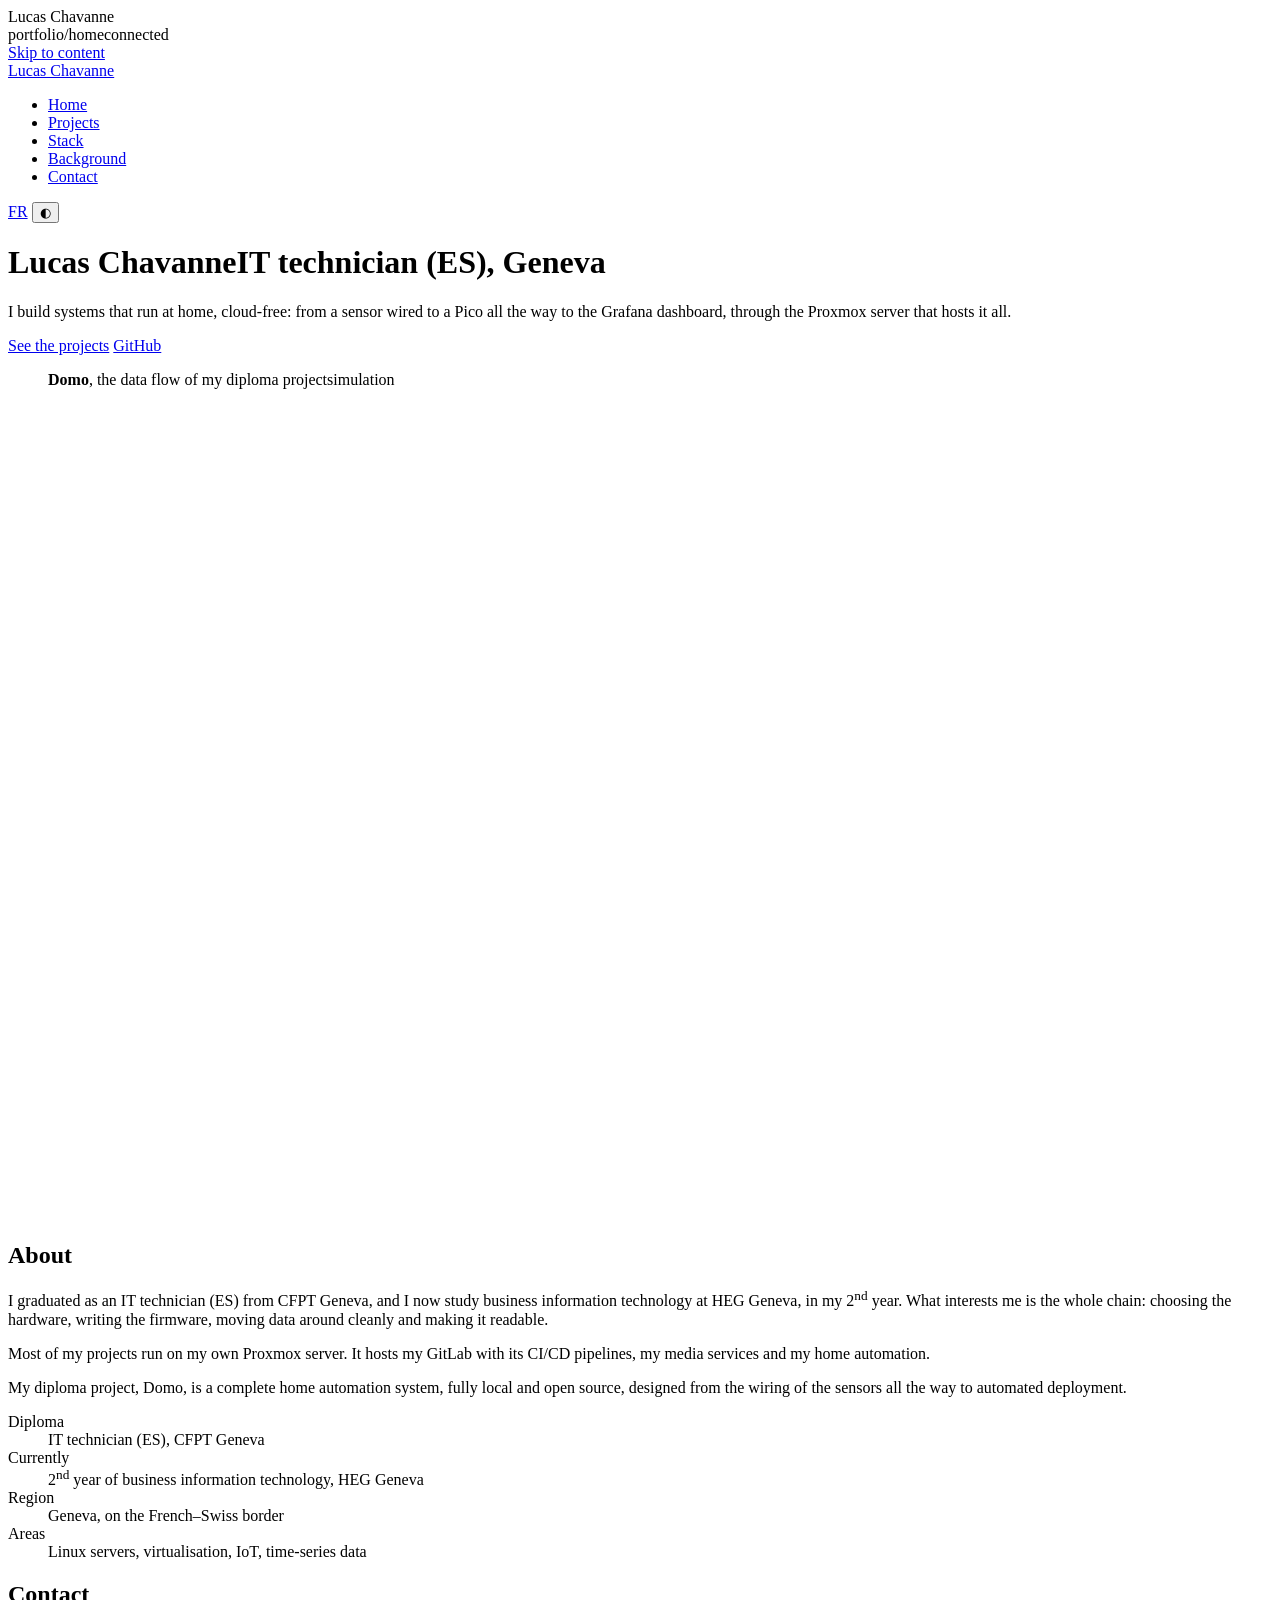
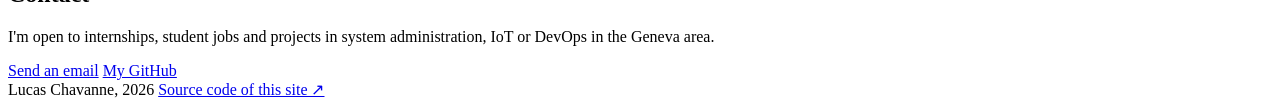
==== en/index.html @ 9fb6e7ec "Version anglaise du portfolio (/en/) - en/index.html : même structure que la page française (257 bal" ====
<!DOCTYPE html>
<html lang="en">
<head>
<meta charset="utf-8">
<meta name="viewport" content="width=device-width, initial-scale=1, viewport-fit=cover">
<title>Lucas Chavanne · Systems, IoT and self-hosting</title>
<meta name="description" content="Portfolio of Lucas Chavanne, IT technician (ES) and student at HEG Geneva: system administration, Proxmox, IoT on Raspberry Pi and Pico 2W, InfluxDB and Grafana.">
<link rel="canonical" href="https://lucas-chvnn.ch/en/">
<link rel="alternate" hreflang="fr" href="https://lucas-chvnn.ch/">
<link rel="alternate" hreflang="en" href="https://lucas-chvnn.ch/en/">
<link rel="alternate" hreflang="x-default" href="https://lucas-chvnn.ch/">
<meta property="og:type" content="website">
<meta property="og:locale" content="en_GB">
<meta property="og:locale:alternate" content="fr_CH">
<meta property="og:site_name" content="Lucas Chavanne">
<meta property="og:title" content="Lucas Chavanne · Systems, IoT and self-hosting">
<meta property="og:description" content="IT technician (ES), student at HEG Geneva. System administration, IoT and data: from the Pico to the Grafana dashboard.">
<meta property="og:url" content="https://lucas-chvnn.ch/en/">
<meta property="og:image" content="https://lucas-chvnn.ch/assets/og-en.png">
<meta property="og:image:width" content="1200">
<meta property="og:image:height" content="630">
<meta property="og:image:alt" content="Lucas Chavanne, IT technician (ES). Systems, IoT and self-hosting.">
<meta name="twitter:card" content="summary_large_image">
<script type="application/ld+json">
{"@context":"https://schema.org","@type":"Person","name":"Lucas Chavanne","url":"https://lucas-chvnn.ch/en/","jobTitle":"IT technician (ES)","address":{"@type":"PostalAddress","addressLocality":"Geneva","addressCountry":"CH"},"alumniOf":{"@type":"EducationalOrganization","name":"CFPT Geneva"},"sameAs":["https://github.com/lucas-chvnn-info"],"knowsAbout":["System administration","Proxmox virtualisation","IoT","MQTT","InfluxDB","Grafana"]}
</script>
<meta name="theme-color" content="#EEF1F4" media="(prefers-color-scheme: light)">
<meta name="theme-color" content="#111112" media="(prefers-color-scheme: dark)">
<link rel="icon" href="data:image/svg+xml,%3Csvg xmlns='http://www.w3.org/2000/svg' viewBox='0 0 32 32'%3E%3Ccircle cx='16' cy='16' r='9' fill='%23C51A4A'/%3E%3C/svg%3E">
<script>
/* Avant le premier rendu : thème enregistré, et splash une seule fois par session */
(function(){
  var d=document.documentElement;
  d.classList.add('js'); /* sans JavaScript, tout le contenu reste visible : voir les règles html:not(.js) */
  try{var t=localStorage.getItem('theme'); if(t) d.setAttribute('data-theme',t);}catch(e){}
  try{
    if(!sessionStorage.getItem('splash') && !matchMedia('(prefers-reduced-motion: reduce)').matches){
      d.classList.add('has-splash'); sessionStorage.setItem('splash','1');
    }
  }catch(e){}
})();
</script>
<link rel="preload" href="/assets/fonts/archivo-latin-wdth-normal.woff2" as="font" type="font/woff2" crossorigin>
<link rel="stylesheet" href="/assets/site.css">
</head>
<body>

<div id="splash" aria-hidden="true">
  <div class="sp-inner">
    <div class="sp-brand"><span class="brand-dot"></span>Lucas Chavanne</div>
    <div class="sp-wire"><i class="sp-pkt"></i></div>
    <div class="sp-log mono"><span class="t">portfolio/home</span><span>connected</span></div>
  </div>
</div>

<a class="skip" href="#top" id="skip">Skip to content</a>

<nav class="nav" aria-label="Main navigation">
  <div class="wrap">
    <a href="#/" class="brand"><span class="brand-dot" aria-hidden="true"></span>Lucas Chavanne</a>
    <ul>
      <li><a href="#/" data-nav="accueil">Home</a></li>
      <li><a href="#/projects" data-nav="projets">Projects</a></li>
      <li><a href="#/stack" data-nav="stack">Stack</a></li>
      <li><a href="#/background" data-nav="parcours">Background</a></li>
      <li><a href="#contact">Contact</a></li>
    </ul>
    <div class="nav-tools">
      <a class="lang" id="langLink" href="/" hreflang="fr" lang="fr" title="Version française" aria-label="Lire ce site en français">FR</a>
      <button class="theme-btn" id="themeBtn" type="button" aria-label="Toggle theme">◐</button>
    </div>
  </div>
</nav>

<main id="top" tabindex="-1">
<div class="page" data-page="accueil" data-title="Lucas Chavanne · Systems, IoT and self-hosting">
  <header class="hero">
    <div class="wrap hero-grid">
      <div class="hero-copy">
        <h1>Lucas Chavanne<span>IT technician (ES), Geneva</span></h1>
        <p class="lede">I build systems that run at home, cloud-free: from a sensor wired to a Pico all the way to the Grafana dashboard, through the Proxmox server that hosts it all.</p>
        <div class="cta-row">
          <a class="btn btn-primary" href="#/projects">See the projects</a>
          <a class="btn btn-ghost" href="https://github.com/lucas-chvnn-info" target="_blank" rel="noopener">GitHub</a>
        </div>
      </div>

      <figure class="topo" aria-labelledby="topoCap">
        <div class="topo-head"><span id="topoCap"><strong>Domo</strong>, the data flow of my diploma project</span><span>simulation</span></div>
        <svg id="topoSvg" viewBox="0 0 600 420" role="img" aria-label="Domo architecture: the Pico 2W, the Pi Zero 2W and the Shelly plugs publish to the Mosquitto broker on the Raspberry Pi 5, which feeds Telegraf, InfluxDB and Grafana, as well as the Flask API that sends alerts via ntfy."></svg>
        <div class="log mono" id="log" aria-hidden="true"></div>
      </figure>
    </div>
  </header>

  <section id="apropos">
    <div class="wrap">
      <div class="sec-head reveal">
        <h2>About</h2>
      </div>
      <div class="about-grid">
        <div class="reveal">
          <p>I graduated as an IT technician (ES) from CFPT Geneva, and I now study business information technology at HEG Geneva, in my 2<sup>nd</sup> year. What interests me is the whole chain: choosing the hardware, writing the firmware, moving data around cleanly and making it readable.</p>
          <p>Most of my projects run on my own Proxmox server. It hosts my GitLab with its CI/CD pipelines, my media services and my home automation.</p>
          <p>My diploma project, Domo, is a complete home automation system, fully local and open source, designed from the wiring of the sensors all the way to automated deployment.</p>
        </div>
        <dl class="facts reveal" style="transition-delay:120ms">
          <div><dt>Diploma</dt><dd>IT technician (ES), CFPT Geneva</dd></div>
          <div><dt>Currently</dt><dd>2<sup>nd</sup> year of business information technology, HEG Geneva</dd></div>
          <div><dt>Region</dt><dd>Geneva, on the French–Swiss border</dd></div>
          <div><dt>Areas</dt><dd>Linux servers, virtualisation, IoT, time-series data</dd></div>
        </dl>
      </div>
    </div>
  </section>
</div>

<div class="page" data-page="projets" data-title="Projects · Lucas Chavanne" hidden>
  <section id="projets" class="page-title">
    <div class="wrap">
      <div class="sec-head reveal">
        <h1>Projects</h1>
        <p>My diploma project in detail, then the tools I build for my own use.</p>
      </div>

      <article class="feature reveal" aria-labelledby="domoTitle">
        <div class="feature-body">
          <span class="tag">Diploma project (TPI)</span>
          <h3 id="domoTitle" aria-level="2">Domo</h3>
          <p>A fully local, open-source home automation system. Sensors on Pico 2W and Pi Zero 2W publish their measurements over MQTT to a Raspberry Pi 5 that stores, displays and reacts, with no cloud service at all.</p>
          <ul class="points">
            <li>Light, sound, water-leak and motion sensors, with camera capture on detection</li>
            <li>Shelly plugs controlled and metered from the same interface</li>
            <li>Remote firmware updates for the Picos (OTA)</li>
            <li>Phone alerts via ntfy</li>
            <li>GitLab CI pipeline for testing and deployment</li>
          </ul>
          <ul class="chips" aria-label="Technologies">
            <li>Raspberry Pi 5</li><li>Pico 2W</li><li>MicroPython</li><li>Mosquitto</li><li>Telegraf</li><li>InfluxDB</li><li>Grafana</li><li>Flask</li><li>GitLab CI</li>
          </ul>
          <div class="pcard-links">
            <a class="btn btn-primary" href="https://github.com/lucas-chvnn-info/domo" target="_blank" rel="noopener">Source code on GitHub ↗</a>
          </div>
        </div>
        <div class="feature-side">
          <h4 aria-level="3">The journey of a measurement</h4>
          <ol class="flow">
            <li><b>Sensor</b><span>The Pico 2W reads the sensor and publishes to an MQTT topic.</span></li>
            <li><b>Broker</b><span>Mosquitto on the Pi 5 receives and redistributes.</span></li>
            <li><b>Storage</b><span>Telegraf writes the measurement into InfluxDB.</span></li>
            <li><b>Display</b><span>Grafana plots the history in real time.</span></li>
            <li><b>Reaction</b><span>The Flask API triggers the action or the ntfy alert.</span></li>
          </ol>
          <details class="learn">
            <summary>What the hardware taught me</summary>
            <ul>
              <li>The Pi's 3V3 pin tops out around 300 mA: beyond that, an external regulator is needed.</li>
              <li>The Pico's Wi-Fi transmission spikes need a 470 µF and a 100 nF capacitor to stay stable.</li>
              <li>A simple NPN transistor and a resistor are enough to drive a fan, no relay needed.</li>
              <li>The Camera Module 3 is not detected on its own: you have to force the imx708 overlay.</li>
            </ul>
          </details>
        </div>
      </article>

      <div class="sgroup-head reveal"><h3 aria-level="2">Personal projects</h3></div>
      <ul class="pgrid">
        <li class="pcard reveal">
          <div class="pcard-meta"><span class="tag">iOS app</span><span class="pcard-where mono">iOS 17 · Bluetooth LE</span></div>
          <h3>LED Car Control</h3>
          <p>An iPhone app to control my car's LED strips over Bluetooth, instead of the generic app shipped with the controller.</p>
          <ul class="points">
            <li>Colour, brightness and power for the two most common protocols (Triones, ELK-BLEDOM)</li>
            <li>Siri and Shortcuts commands: “Turn on the LEDs”, “Set the LEDs to blue”</li>
            <li>Several controllers saved under a name, with quick switching</li>
            <li>Diagnostics screen and raw hex frame sending to reverse-engineer an unknown protocol</li>
          </ul>
          <ul class="chips" aria-label="Technologies">
            <li>Swift</li><li>SwiftUI</li><li>Core Bluetooth</li><li>App Intents</li>
          </ul>
          <div class="pcard-links"><span class="pcard-note">For personal use, not published on the App Store.</span></div>
        </li>
        <li class="pcard reveal" style="transition-delay:100ms">
          <div class="pcard-meta"><span class="tag">PWA</span><span class="pcard-where mono">recettes.lucas-chvnn.ch</span></div>
          <h3>My recipes</h3>
          <p>My recipe notebook, installable on a phone. I add a recipe right in the kitchen, with its photo, rating and steps.</p>
          <ul class="points">
            <li>Installable on iPhone and Android, with a service worker</li>
            <li>Ingredients picked from a dropdown, numbered steps</li>
            <li>Vercel serverless functions and private Vercel Blob storage</li>
            <li>Open to read, write access protected by a password and an HMAC token</li>
          </ul>
          <ul class="chips" aria-label="Technologies">
            <li>JavaScript</li><li>PWA</li><li>Node.js</li><li>Vercel Functions</li><li>Vercel Blob</li>
          </ul>
          <div class="pcard-links">
            <a class="btn btn-primary" href="https://recettes.lucas-chvnn.ch" target="_blank" rel="noopener">Visit the site ↗</a>
          </div>
        </li>
        <li class="pcard reveal" style="transition-delay:200ms">
          <div class="pcard-meta"><span class="tag">Website</span><span class="pcard-where mono">photos.lucas-chvnn.ch</span></div>
          <h3>Photo gallery</h3>
          <p>My photo gallery, mostly cars and places. An AI running on my Mac analyses each photo: make, model and generation for a car, location for a landscape.</p>
          <ul class="points">
            <li>Local, free vision AI (Ollama, Qwen3-VL), no paid API</li>
            <li>Photos sorted by theme and placed on a map using GPS</li>
            <li>Local admin: add, fix, then “Publish” pushes to GitHub and Vercel</li>
            <li>Images resized and stripped of their EXIF metadata</li>
          </ul>
          <ul class="chips" aria-label="Technologies">
            <li>Node.js</li><li>Express</li><li>Ollama</li><li>sharp</li><li>Leaflet</li><li>Vercel</li>
          </ul>
          <div class="pcard-links">
            <a class="btn btn-primary" href="https://photos.lucas-chvnn.ch" target="_blank" rel="noopener">Visit the site ↗</a>
            <a class="btn btn-ghost" href="https://github.com/lucas-chvnn-info/photos-lucas-chavanne" target="_blank" rel="noopener">Source code</a>
          </div>
        </li>
      </ul>
    </div>
  </section>

</div>

<div class="page" data-page="stack" data-title="Tech stack · Lucas Chavanne" hidden>
  <section id="stack" class="page-title">
    <div class="wrap">
      <div class="sec-head reveal">
        <h1>Tech stack</h1>
        <p>The tools I use, and what I actually do with them.</p>
      </div>
    </div>
    <div class="sbar">
      <div class="wrap">
        <div class="sfilters filters" role="group" aria-label="Filter the stack">
          <button type="button" data-g="all" aria-pressed="true">All</button>
        </div>
      </div>
    </div>
    <div class="wrap">
      <noscript><p class="noscript">The tool list is generated by JavaScript. It stays empty while JavaScript is disabled.</p></noscript>
      <div id="stackGrid"></div>
    </div>
  </section>

</div>

<div class="page" data-page="parcours" data-title="Background · Lucas Chavanne" hidden>
  <section id="parcours" class="page-title">
    <div class="wrap">
      <div class="sec-head reveal">
        <h1>Background</h1>
      </div>
      <ol class="timeline">
        <li class="reveal">
          <span class="when">Apprenticeship · 4 years</span>
          <h3 aria-level="2">Federal VET Diploma (CFC) in IT, application development</h3>
          <p>CFPT Geneva. Programming fundamentals: algorithms, databases, web and desktop development.</p>
        </li>
        <li class="reveal" style="transition-delay:120ms">
          <span class="when">Training · 2 years</span>
          <h3 aria-level="2">CFPT Geneva, IT technician (ES)</h3>
          <p>Linux and Windows server administration, virtualisation, networking, development. School projects including the connected safe Portkey Coffer and a Proxmox vs VMware ESXi comparison. Internship at Genève Roule, later presented in English for the oral exam.</p>
        </li>
        <li class="now reveal" style="transition-delay:240ms">
          <span class="when">From September 2026 · 2 years</span>
          <h3 aria-level="2">HEG Geneva, business information technology</h3>
          <p>Direct entry into the 2<sup>nd</sup> year thanks to the ES diploma, for two years of study. Currently in the 2<sup>nd</sup> year, alongside my infrastructure projects at home.</p>
        </li>
      </ol>
    </div>
  </section>

</div>

  <section id="contact" class="contact">
    <div class="wrap">
      <h2 class="reveal">Contact</h2>
      <p class="reveal" style="transition-delay:80ms">I'm open to internships, student jobs and projects in system administration, IoT or DevOps in the Geneva area.</p>
      <div class="contact-links reveal" style="transition-delay:160ms">
        <a class="btn btn-primary" href="mailto:lucas.chavanne.info@gmail.com">Send an email</a>
        <a class="btn btn-ghost" href="https://github.com/lucas-chvnn-info" target="_blank" rel="noopener">My GitHub</a>
      </div>
    </div>
  </section>
</main>

<footer>
  <div class="wrap">
    <span>Lucas Chavanne, 2026</span>
    <a href="https://github.com/lucas-chvnn-info/portfolio-lucas-chavanne" target="_blank" rel="noopener">Source code of this site ↗</a>
  </div>
</footer>

<script src="/assets/i18n.js"></script>
<script src="/assets/site.js"></script>
</body>
</html>
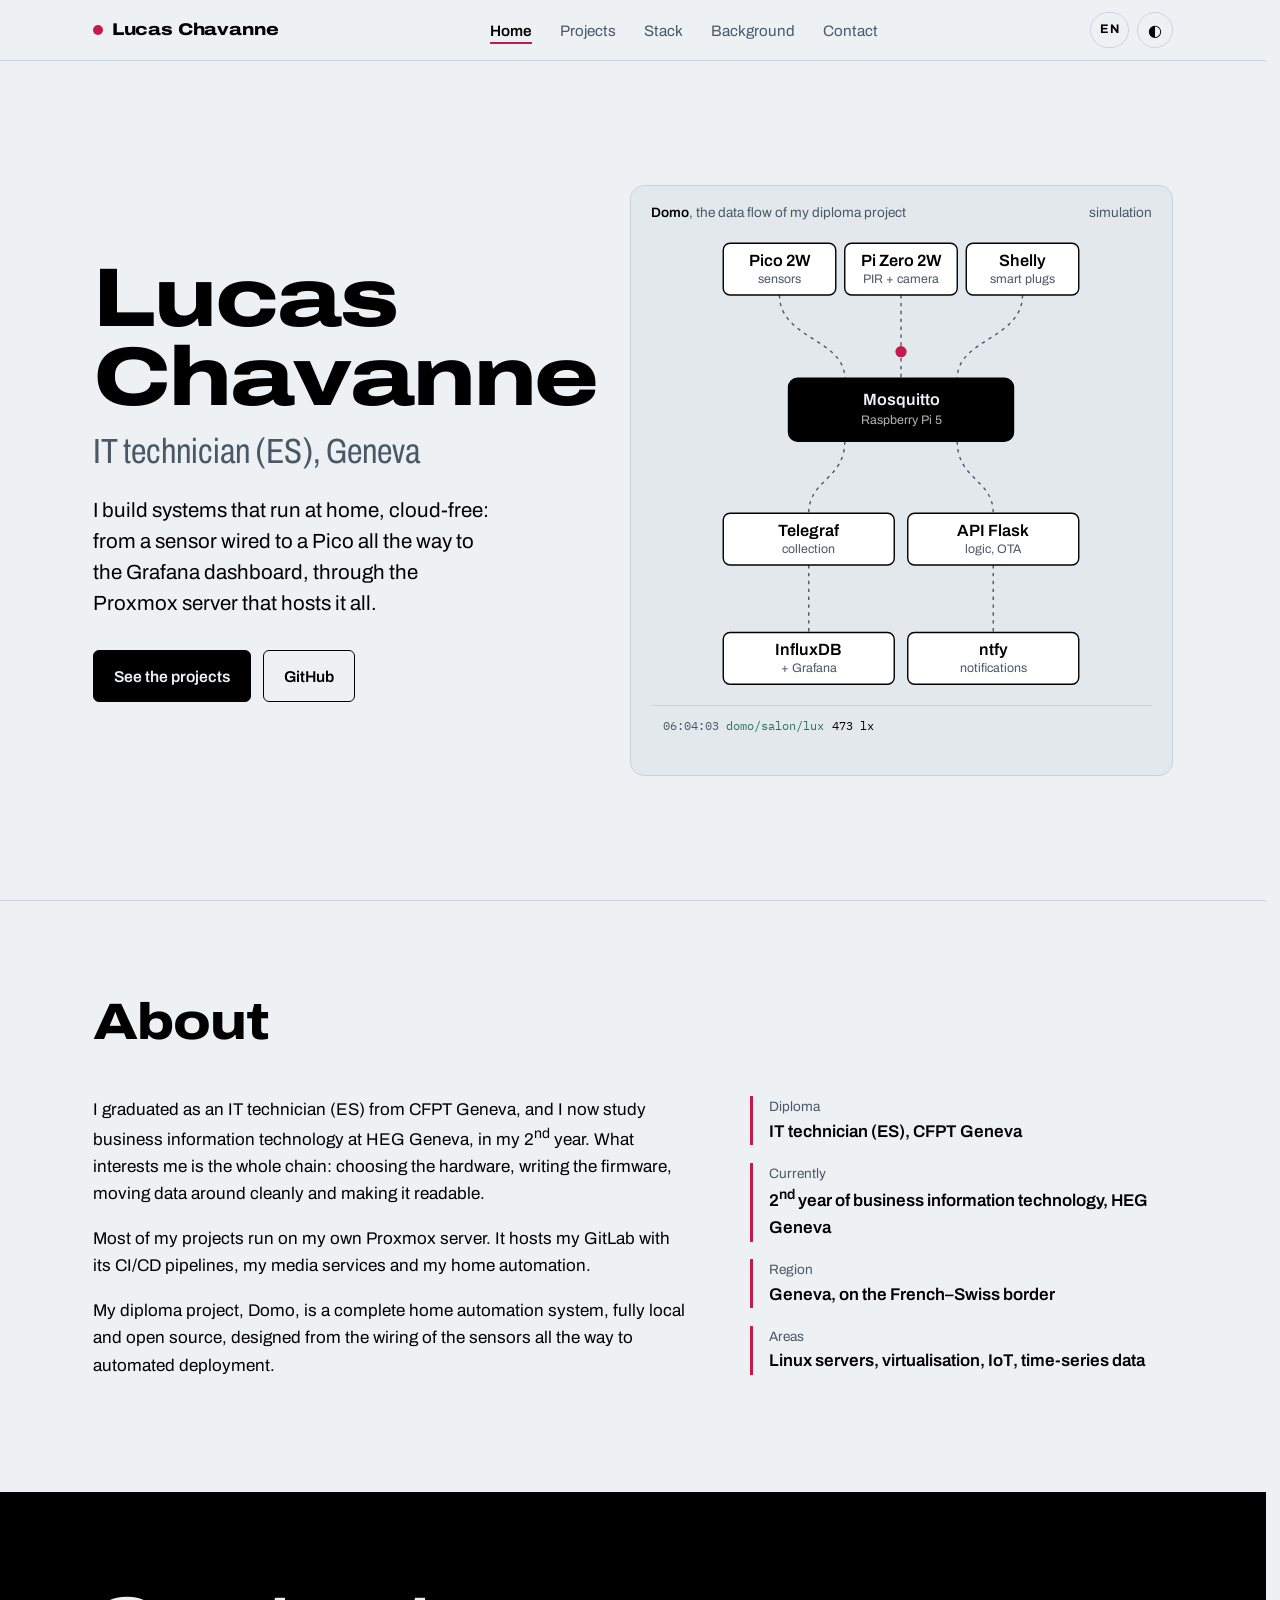
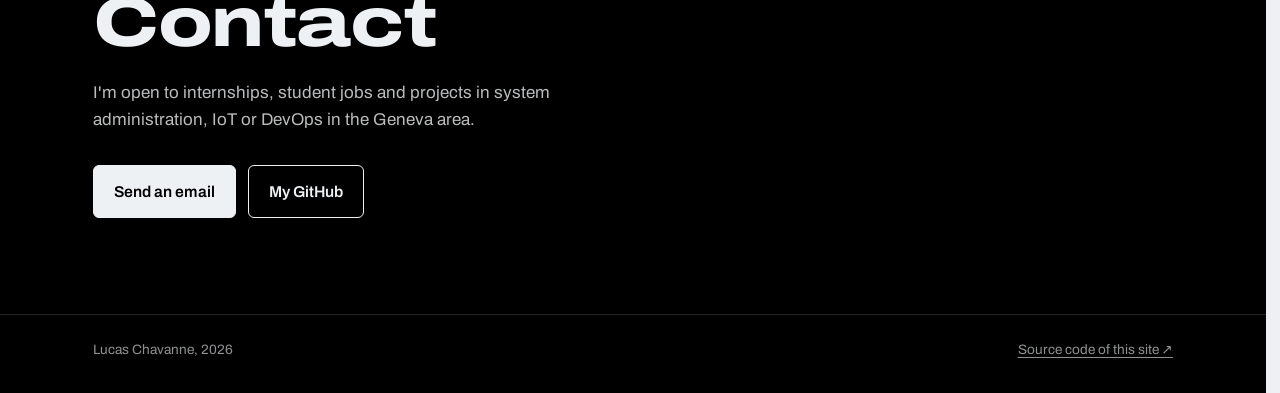
==== commit 6b3ca82d: "Bouton de langue : affiche la langue actuelle, pas la suivante FR sur la page française, EN sur la p" ====
--- a/en/index.html
+++ b/en/index.html
@@ -66,7 +66,7 @@
       <li><a href="#contact">Contact</a></li>
     </ul>
     <div class="nav-tools">
-      <a class="lang" id="langLink" href="/" hreflang="fr" lang="fr" title="Version française" aria-label="Lire ce site en français">FR</a>
+      <a class="lang" id="langLink" href="/" hreflang="fr" title="Switch to French" aria-label="EN — switch to French">EN</a>
       <button class="theme-btn" id="themeBtn" type="button" aria-label="Toggle theme">◐</button>
     </div>
   </div>
--- a/assets/site.css
+++ b/assets/site.css
@@ -0,0 +1,364 @@
+/* Polices auto-hébergées (licence OFL, voir assets/fonts) : pas de requête vers un tiers */
+@font-face{font-family:"Archivo";font-style:normal;font-weight:100 900;font-stretch:62% 125%;font-display:swap;src:url(fonts/archivo-latin-wdth-normal.woff2) format("woff2")}
+@font-face{font-family:"IBM Plex Mono";font-style:normal;font-weight:400;font-display:swap;src:url(fonts/ibm-plex-mono-latin-400-normal.woff2) format("woff2")}
+:root{
+  --paper:#EEF1F4;
+  --paper-2:#E3E8ED;
+  --ink:#000000;
+  --ink-soft:#4A5866;
+  --rule:#C9D2DB;
+  --raspberry:#C51A4A;
+  --signal:#267262; /* assez sombre pour rester lisible (AA) sur toutes les surfaces claires */
+  --node:#FFFFFF;
+  --focus:#1D5FD1;
+  --nav-h:61px;
+  box-sizing:border-box;
+  color-scheme:light;
+}
+@media (prefers-color-scheme: dark){
+  :root:not([data-theme="light"]){
+    --paper:#111112;
+    --paper-2:#1B1B1D;
+    --ink:#EDEDED;
+    --ink-soft:#A1A1A6;
+    --rule:#303033;
+    --raspberry:#F0507A;
+    --signal:#5CC2AC;
+    --node:#232326;
+    --focus:#7FB0FF;
+    color-scheme:dark;
+  }
+}
+:root[data-theme="dark"]{
+  --paper:#111112;
+  --paper-2:#1B1B1D;
+  --ink:#EDEDED;
+  --ink-soft:#A1A1A6;
+  --rule:#303033;
+  --raspberry:#F0507A;
+  --signal:#5CC2AC;
+  --node:#232326;
+  --focus:#7FB0FF;
+  color-scheme:dark;
+}
+*,*::before,*::after{box-sizing:inherit}
+html{scroll-padding-top:110px;scroll-behavior:smooth;scrollbar-gutter:stable}
+
+/* Barre de défilement : suit le thème, framboise au survol.
+   Chrome et Safari lisent les pseudo-éléments WebKit, Firefox les propriétés standard. */
+@supports selector(::-webkit-scrollbar){
+  ::-webkit-scrollbar{width:14px;height:14px}
+  ::-webkit-scrollbar-track{background:var(--paper);border-left:1px solid var(--rule)}
+  ::-webkit-scrollbar-thumb{
+    background:color-mix(in srgb,var(--ink-soft) 55%,transparent);
+    border:4px solid var(--paper);border-radius:999px;background-clip:padding-box;min-height:48px;
+  }
+  ::-webkit-scrollbar-thumb:hover,::-webkit-scrollbar-thumb:active{background:var(--raspberry);background-clip:padding-box}
+  ::-webkit-scrollbar-corner{background:var(--paper)}
+  .nav ul::-webkit-scrollbar{display:none}
+}
+@supports not selector(::-webkit-scrollbar){
+  html{scrollbar-width:thin;scrollbar-color:color-mix(in srgb,var(--ink-soft) 55%,var(--paper)) var(--paper)}
+}
+@media (prefers-reduced-motion: reduce){html{scroll-behavior:auto}}
+body{
+  margin:0;background:var(--paper);color:var(--ink);
+  font-family:"Archivo",system-ui,-apple-system,"Segoe UI",Roboto,sans-serif;
+  font-variation-settings:"wdth" 100;
+  font-size:1.0625rem;line-height:1.6;
+  -webkit-font-smoothing:antialiased;
+}
+img,svg{max-width:100%}
+a{color:inherit}
+:focus-visible{outline:3px solid var(--focus);outline-offset:3px;border-radius:2px}
+.wrap{
+  max-width:1160px;margin:0 auto;
+  padding-left:max(clamp(1.25rem,4vw,2.5rem),env(safe-area-inset-left,0px));
+  padding-right:max(clamp(1.25rem,4vw,2.5rem),env(safe-area-inset-right,0px));
+}
+.mono{font-family:"IBM Plex Mono",ui-monospace,SFMono-Regular,Menlo,monospace}
+
+/* Nav */
+.nav{
+  position:sticky;top:0;z-index:10;padding-top:env(safe-area-inset-top,0px);
+  background:color-mix(in srgb,var(--paper) 88%,transparent);
+  backdrop-filter:blur(10px);-webkit-backdrop-filter:blur(10px);
+  border-bottom:1px solid var(--rule);
+}
+.nav .wrap{display:flex;align-items:center;justify-content:space-between;gap:1rem;height:60px}
+.brand{font-weight:800;font-variation-settings:"wdth" 120;text-decoration:none;letter-spacing:-.01em;display:flex;align-items:center;gap:.55rem}
+.brand-dot{width:10px;height:10px;border-radius:50%;background:var(--raspberry)}
+.nav ul{display:flex;gap:clamp(.75rem,2.5vw,1.75rem);list-style:none;margin:0;padding:0}
+.nav ul a{text-decoration:none;color:var(--ink-soft);font-size:.95rem;transition:color .15s ease}
+.nav ul a:hover{color:var(--ink)}
+.nav-tools{display:flex;align-items:center;gap:.5rem;flex:none}
+.lang{
+  display:grid;place-items:center;min-width:36px;height:36px;padding:0 .55rem;
+  border:1px solid var(--rule);border-radius:999px;color:var(--ink);
+  font-size:.78rem;font-weight:700;letter-spacing:.05em;text-decoration:none;transition:border-color .15s ease;
+}
+.lang:hover{border-color:var(--ink-soft)}
+.theme-btn{
+  background:none;border:1px solid var(--rule);color:var(--ink);border-radius:999px;
+  width:36px;height:36px;display:grid;place-items:center;cursor:pointer;font-size:1rem;flex:none;
+}
+.nav ul a[aria-current="page"]{color:var(--ink);font-weight:600;box-shadow:inset 0 -2px 0 var(--raspberry)}
+.nav ul a{padding:.35rem 0}
+@media (max-width:720px){
+  .nav .wrap{height:auto;flex-wrap:wrap;row-gap:0;padding-top:.2rem}
+  .nav ul{order:3;width:100%;justify-content:space-between;overflow-x:auto;gap:.4rem;scrollbar-width:none}
+  .nav ul a{white-space:nowrap;font-size:.88rem}
+}
+/* Cibles tactiles de 44 px sur mobile et écrans tactiles */
+@media (max-width:720px),(pointer:coarse){
+  .brand{min-height:44px}
+  .nav ul a{display:inline-flex;align-items:center;min-height:44px;padding:0 .1rem}
+  .theme-btn{width:44px;height:44px}
+  .lang{min-width:44px;height:44px}
+  .filters button{min-height:44px}
+}
+/* Très petits écrans (320 px) : le nom, le bouton de langue et le thème tiennent sur une ligne,
+   et les libellés plus longs de la version anglaise (Background, Projects) restent visibles en entier */
+@media (max-width:380px){
+  .nav .wrap{gap:.5rem}
+  .brand{font-size:.92rem;white-space:nowrap}
+  .nav ul{gap:.3rem}
+  .nav ul a{font-size:.82rem}
+}
+.page[hidden]{display:none}
+/* Sans JavaScript : toutes les pages s'empilent, rien n'est masqué ni vide */
+html:not(.js) .page[hidden]{display:block}
+html:not(.js) .topo,html:not(.js) .sbar{display:none}
+.noscript{margin:1.5rem 0;padding:1rem 1.25rem;border:1px solid var(--rule);border-radius:10px;background:var(--paper-2);color:var(--ink-soft)}
+/* Lien d'évitement : visible uniquement au clavier */
+.skip{position:fixed;left:1rem;top:-4rem;z-index:200;padding:.6rem 1rem;border-radius:6px;background:var(--ink);color:var(--paper);font-weight:600;text-decoration:none}
+.skip:focus{top:calc(.75rem + env(safe-area-inset-top,0px))}
+/* Cibles de focus programmatique (titre de page, contenu) : pas d'anneau, ce ne sont pas des contrôles */
+[tabindex="-1"]:focus{outline:none}
+.page > section:first-child{border-top:none}
+.page-title{padding-top:clamp(2.5rem,6vw,4.5rem)}
+/* min(…, 11.5vw) : à 320 px, le mot le plus long (« Background ») doit tenir sur une ligne */
+.page-title h1{font-size:min(clamp(2.6rem,6.5vw,4.6rem),11.5vw);line-height:1;margin:0;font-weight:800;font-variation-settings:"wdth" 125;letter-spacing:-.02em}
+.page-title .sec-head{grid-template-columns:minmax(0,1fr);align-items:start;row-gap:1rem}
+/* Hero */
+.hero{
+  display:flex;align-items:center;
+  min-height:calc(100vh - var(--nav-h));min-height:calc(100svh - var(--nav-h));
+  padding:clamp(1.25rem,3svh,2.5rem) 0;
+}
+.hero .wrap{width:100%}
+.hero-grid{display:grid;grid-template-columns:minmax(0,1fr) minmax(0,1.15fr);gap:clamp(2rem,5vw,4rem);align-items:center}
+@media (max-width:900px){
+  /* Petit écran : le texte remplit le premier écran, le schéma vient juste dessous */
+  .hero{display:block;min-height:0;padding:0}
+  .hero-grid{grid-template-columns:minmax(0,1fr);gap:0}
+  .hero-copy{
+    min-height:calc(100vh - var(--nav-h));min-height:calc(100svh - var(--nav-h));
+    display:flex;flex-direction:column;justify-content:center;padding:2rem 0;
+  }
+  .topo{margin-bottom:clamp(2rem,5vw,4rem)}
+}
+.hero h1{
+  font-size:clamp(2.3rem,min(7vw,11svh),5.2rem);line-height:.95;margin:0 0 clamp(.75rem,2.5svh,1.5rem);
+  font-weight:800;font-variation-settings:"wdth" 125;letter-spacing:-.025em;
+}
+.hero h1 span{display:block;font-weight:400;font-variation-settings:"wdth" 75;letter-spacing:0;color:var(--ink-soft);font-size:.42em;line-height:1.2;margin-top:.9rem}
+.lede{font-size:clamp(1.1rem,1.6vw,1.3rem);max-width:34ch;margin:0 0 clamp(1rem,3.5svh,2rem);line-height:1.5}
+.cta-row{display:flex;flex-wrap:wrap;gap:.75rem}
+.btn{
+  display:inline-flex;align-items:center;gap:.5rem;padding:.8rem 1.25rem;border-radius:6px;
+  font-weight:600;text-decoration:none;border:1.5px solid var(--ink);font-size:.98rem;
+  transition:background-color .15s ease,border-color .15s ease,color .15s ease;
+}
+.btn:active{transform:translateY(1px)}
+.btn-primary{background:var(--ink);color:var(--paper)}
+.btn-primary:hover{background:var(--raspberry);border-color:var(--raspberry);color:var(--paper)}
+.btn-ghost:hover{background:var(--paper-2)}
+
+/* Topology */
+.topo{margin:0;background:var(--paper-2);border:1px solid var(--rule);border-radius:14px;padding:1rem 1rem .5rem}
+.topo-head{display:flex;flex-wrap:wrap;justify-content:space-between;gap:.15rem 1rem;margin:0 .25rem .5rem;font-size:.85rem;color:var(--ink-soft)}
+.topo-head strong{color:var(--ink);font-weight:600}
+.topo svg{display:block;width:100%;height:auto}
+/* Disposition verticale quand la carte est étroite : le texte reste lisible */
+.topo.tall svg{max-width:360px;margin:0 auto}
+.topo.tall .n text{font-size:14.5px}
+.topo.tall .n text.sub{font-size:11px}
+.n rect{fill:var(--node);stroke:var(--ink);stroke-width:1.25}
+.n.broker rect{fill:var(--ink)}
+.n.broker text{fill:var(--paper)}
+.n text{fill:var(--ink);font-family:"Archivo",sans-serif;font-size:13px;font-weight:600;text-anchor:middle}
+.n text.sub{font-weight:400;font-size:10.5px;fill:var(--ink-soft)}
+.n.broker text.sub{fill:var(--paper);opacity:.75}
+.wire{fill:none;stroke:var(--ink-soft);stroke-width:1.25;stroke-dasharray:3 4}
+.pkt{fill:var(--raspberry)}
+.pkt.ok{fill:var(--signal)}
+.log{
+  margin:.6rem .25rem 0;padding:.6rem .75rem;border-top:1px solid var(--rule);
+  font-size:.78rem;line-height:1.65;min-height:5em;color:var(--ink-soft);overflow:hidden;
+}
+.log div{display:flex;gap:.6em;white-space:nowrap}
+.log .ts,.log .v{flex:none}
+.log .t{color:var(--signal);min-width:0;overflow:hidden;text-overflow:ellipsis}
+.log .v{color:var(--ink)}
+@media (max-width:480px){.log .ts{display:none}}
+
+/* Sections */
+section{padding:clamp(3rem,8vw,6rem) 0;border-top:1px solid var(--rule)}
+.sec-head{display:grid;grid-template-columns:minmax(0,1fr) minmax(0,1.6fr);gap:clamp(1rem,4vw,3rem);margin-bottom:clamp(2rem,4vw,3rem);align-items:end}
+@media (max-width:800px){.sec-head{grid-template-columns:1fr}}
+h2{font-size:clamp(2rem,4.5vw,3.2rem);line-height:1;margin:0;font-weight:800;font-variation-settings:"wdth" 118;letter-spacing:-.02em}
+.sec-head p{margin:0;color:var(--ink-soft);max-width:56ch}
+h3{margin:0;font-variation-settings:"wdth" 110;letter-spacing:-.01em;line-height:1.15}
+
+/* About */
+.about-grid{display:grid;grid-template-columns:minmax(0,1.4fr) minmax(0,1fr);gap:clamp(2rem,5vw,4rem)}
+@media (max-width:800px){.about-grid{grid-template-columns:1fr}}
+.about-grid p{margin:0 0 1.1rem;max-width:62ch}
+.facts{margin:0;display:grid;gap:1.1rem;align-content:start}
+.facts div{border-left:3px solid var(--raspberry);padding-left:1rem}
+.facts dt{font-size:.85rem;color:var(--ink-soft)}
+.facts dd{margin:0;font-weight:600}
+
+/* Featured project */
+.feature{
+  border:1.5px solid var(--ink);border-radius:14px;overflow:hidden;margin-bottom:clamp(2rem,4vw,3rem);
+  display:grid;grid-template-columns:minmax(0,1fr) minmax(0,1fr);
+}
+@media (max-width:900px){.feature{grid-template-columns:1fr}}
+.feature-body{padding:clamp(1.5rem,3.5vw,2.75rem)}
+.feature-body h3{font-size:clamp(2rem,4vw,2.8rem);font-weight:800;font-variation-settings:"wdth" 125;margin-bottom:.35rem}
+.tag{display:inline-block;font-size:.8rem;padding:.2rem .6rem;border-radius:999px;background:var(--raspberry);color:var(--paper);font-weight:600;margin-bottom:1rem}
+.feature-body p{margin:0 0 1.25rem;max-width:52ch}
+.feature-body .pcard-links{margin-top:1.5rem;padding-top:0}
+.feature ul.points{margin:0 0 1.5rem;padding-left:1.1rem}
+.feature ul.points li{margin-bottom:.4rem}
+.feature-side{background:var(--ink);color:var(--paper);padding:clamp(1.5rem,3.5vw,2.75rem);display:flex;flex-direction:column;gap:1.25rem}
+.feature-side h4{margin:0;font-size:1rem;font-variation-settings:"wdth" 110}
+.flow{list-style:none;margin:0;padding:0;display:grid;gap:.5rem}
+.flow li{display:grid;grid-template-columns:7rem 1fr;gap:.75rem;padding:.55rem 0;border-bottom:1px solid color-mix(in srgb,var(--paper) 18%,transparent);font-size:.95rem}
+.flow li b{font-weight:600}
+.flow li span{opacity:.78}
+@media (max-width:480px){.flow li{grid-template-columns:1fr;gap:.1rem}}
+details.learn{border-top:1px solid color-mix(in srgb,var(--paper) 25%,transparent);padding-top:1rem}
+details.learn summary{cursor:pointer;font-weight:600}
+details.learn ul{margin:.75rem 0 0;padding-left:1.1rem;opacity:.85;font-size:.93rem}
+details.learn li{margin-bottom:.45rem}
+
+/* Filters + project list */
+.filters{display:flex;flex-wrap:wrap;gap:.5rem;margin-bottom:1.5rem}
+.filters button{
+  font:inherit;font-size:.93rem;padding:.45rem 1rem;border-radius:999px;cursor:pointer;
+  border:1.5px solid var(--rule);background:transparent;color:var(--ink);
+}
+.filters button[aria-pressed="true"]{background:var(--ink);color:var(--paper);border-color:var(--ink)}
+.chips{display:flex;flex-wrap:wrap;gap:.4rem;list-style:none;padding:0;margin:0}
+
+/* Projets perso : cartes plus légères que Domo, liens en bas de carte */
+.pgrid{display:grid;grid-template-columns:minmax(0,1fr);gap:1rem;list-style:none;margin:0;padding:0}
+@media (min-width:720px){.pgrid{grid-template-columns:repeat(2,minmax(0,1fr))}.pgrid > :last-child:nth-child(odd){grid-column:1/-1}}
+@media (min-width:1040px){.pgrid{grid-template-columns:repeat(3,minmax(0,1fr))}.pgrid > :last-child:nth-child(odd){grid-column:auto}}
+.pcard{
+  background:var(--node);border:1px solid var(--rule);border-radius:14px;
+  padding:clamp(1.25rem,2.5vw,1.6rem);display:flex;flex-direction:column;gap:.9rem;
+}
+.pcard-meta{display:flex;flex-wrap:wrap;align-items:center;justify-content:space-between;gap:.4rem .75rem}
+.pcard .tag{margin:0}
+.pcard-where{font-size:.78rem;color:var(--signal)}
+.pcard h3{font-size:1.6rem;font-weight:800;font-variation-settings:"wdth" 120}
+.pcard p{margin:0}
+.pcard ul.points{margin:0;padding-left:1.1rem;font-size:.95rem}
+.pcard ul.points li{margin-bottom:.35rem}
+.pcard-links{margin-top:auto;padding-top:.4rem;display:flex;flex-wrap:wrap;gap:.5rem;align-items:center}
+.pcard-links .btn{padding:.55rem 1rem;font-size:.92rem}
+.pcard-note{font-size:.87rem;color:var(--ink-soft)}
+.chips li{font-size:.82rem;padding:.2rem .6rem;border:1px solid var(--rule);border-radius:4px;background:var(--paper-2)}
+
+/* Stack */
+/* Barre de filtres : reste accrochée sous la nav pendant tout le défilement de la page */
+.sbar{
+  position:sticky;top:calc(var(--nav-h) - 1px);z-index:9;
+  background:color-mix(in srgb,var(--paper) 90%,transparent);
+  backdrop-filter:blur(10px);-webkit-backdrop-filter:blur(10px);
+  border-top:1px solid var(--rule);border-bottom:1px solid var(--rule);
+}
+/* Une seule ligne, défilable si les boutons ne tiennent pas : la barre reste fine */
+.sbar .filters{margin:0;padding:.6rem 0;flex-wrap:nowrap;overflow-x:auto;scrollbar-width:none}
+.sbar .filters button{flex:none;white-space:nowrap}
+@supports selector(::-webkit-scrollbar){.sbar .filters::-webkit-scrollbar{display:none}}
+.sgroup{margin-bottom:clamp(2rem,4vw,3rem)}
+.sgroup[hidden]{display:none}
+.sgroup-head{padding-bottom:.75rem;margin-bottom:1rem;border-bottom:1.5px solid var(--ink)}
+.sgroup-head h3{font-size:1.4rem;font-weight:800;font-variation-settings:"wdth" 118}
+.sgrid{display:grid;grid-template-columns:repeat(auto-fill,minmax(240px,1fr));gap:.85rem;list-style:none;margin:0;padding:0}
+.tcard{
+  position:relative;background:var(--node);border:1px solid var(--rule);border-radius:10px;
+  padding:.9rem 1rem 1rem;display:grid;grid-template-columns:40px minmax(0,1fr);gap:.85rem;align-items:start;
+}
+/* La vignette reste claire dans les deux thèmes : les couleurs de marque y sont toujours lisibles */
+.logo{width:40px;height:40px;border-radius:9px;background:#EEF1F4;display:grid;place-items:center}
+.logo img{width:24px;height:24px;display:block}
+.tcard.key{border-color:var(--ink)}
+.tcard.key::after{content:"";position:absolute;top:.8rem;right:.8rem;width:7px;height:7px;border-radius:50%;background:var(--raspberry)}
+.tcard b{display:block;font-weight:700;font-variation-settings:"wdth" 108;line-height:1.25;padding-right:.8rem}
+.tcard small{display:block;color:var(--ink-soft);font-size:.87rem;line-height:1.4;margin-top:.2rem}
+.legend{display:flex;align-items:center;gap:.5rem;font-size:.88rem;color:var(--ink-soft);margin:1.5rem 0 1.5rem}
+.legend i{width:7px;height:7px;border-radius:50%;background:var(--raspberry);display:inline-block}
+
+/* Timeline */
+.timeline{list-style:none;margin:0;padding:0 0 0 1.75rem;position:relative;max-width:760px}
+.timeline::before{content:"";position:absolute;left:5px;top:.5rem;bottom:.5rem;width:2px;background:var(--rule)}
+.timeline li{position:relative;padding-bottom:2.25rem}
+.timeline li:last-child{padding-bottom:0}
+.timeline li::before{content:"";position:absolute;left:-1.75rem;top:.45rem;width:12px;height:12px;border-radius:50%;background:var(--paper);border:2px solid var(--ink)}
+.timeline li.now::before{background:var(--raspberry);border-color:var(--raspberry)}
+.timeline .when{font-size:.88rem;color:var(--ink-soft)}
+.timeline h3{font-size:1.25rem;margin:.15rem 0 .35rem}
+.timeline p{margin:0;max-width:60ch}
+
+/* Contact */
+.contact{background:var(--ink);color:var(--paper);border-top:none}
+.contact h2{font-size:clamp(2.4rem,6vw,4.4rem);font-variation-settings:"wdth" 125;max-width:14ch}
+.contact p{color:color-mix(in srgb,var(--paper) 78%,transparent);max-width:52ch;margin:1.25rem 0 2rem}
+.contact-links{display:flex;flex-wrap:wrap;gap:.75rem}
+.contact .btn{border-color:var(--paper);color:var(--paper)}
+.contact .btn-primary{background:var(--paper);color:var(--ink)}
+.contact .btn-primary:hover{background:var(--raspberry);border-color:var(--raspberry);color:var(--paper)}
+.contact .btn-ghost:hover{background:color-mix(in srgb,var(--paper) 12%,transparent)}
+footer{background:var(--ink);color:color-mix(in srgb,var(--paper) 60%,transparent);font-size:.85rem;padding:1.5rem 0 calc(2rem + env(safe-area-inset-bottom,0px));border-top:1px solid color-mix(in srgb,var(--paper) 15%,transparent)}
+
+/* Splash : le trajet d'un message MQTT, comme sur l'accueil.
+   Entièrement piloté par CSS, donc il se ferme seul même si le script échoue. */
+#splash{display:none}
+.has-splash #splash{
+  position:fixed;inset:0;z-index:100;display:grid;place-items:center;background:var(--paper);
+  animation:sp-out .4s ease 1.5s forwards;
+}
+#splash.skip{animation:sp-skip .2s ease forwards}
+.sp-inner{width:min(340px,calc(100vw - 3rem))}
+.sp-brand{
+  display:flex;align-items:center;gap:.6rem;font-weight:800;font-variation-settings:"wdth" 125;
+  font-size:clamp(1.6rem,7vw,2.4rem);letter-spacing:-.02em;line-height:1;
+  opacity:0;animation:sp-in .35s ease .05s forwards;
+}
+.sp-brand .brand-dot{width:.5em;height:.5em;flex:none}
+.sp-wire{position:relative;height:0;margin:1.75rem 0 1.1rem;border-top:1.25px dashed var(--ink-soft);opacity:0;animation:sp-in .3s ease .15s forwards}
+.sp-pkt{
+  position:absolute;top:-5.5px;left:0;width:10px;height:10px;margin-left:-5px;border-radius:50%;background:var(--raspberry);
+  animation:sp-run .7s cubic-bezier(.45,0,.2,1) .35s forwards,sp-ok .01s linear .7s forwards;
+}
+.sp-log{display:flex;gap:.6em;font-size:.8rem;color:var(--ink-soft);opacity:0;animation:sp-in .3s ease 1.05s forwards}
+.sp-log .t{color:var(--signal)}
+@keyframes sp-in{to{opacity:1}}
+@keyframes sp-run{to{left:100%}}
+@keyframes sp-ok{to{background:var(--signal)}}
+@keyframes sp-out{to{opacity:0;visibility:hidden}}
+@keyframes sp-skip{to{opacity:0;visibility:hidden}}
+footer .wrap{display:flex;justify-content:space-between;flex-wrap:wrap;gap:.5rem}
+footer a{color:inherit;text-underline-offset:3px;transition:color .15s ease}
+footer a:hover{color:var(--paper)}
+
+/* Révélation au défilement : les blocs apparaissent en douceur, un peu à la fois */
+.js .reveal{opacity:0;transform:translateY(28px);transition:opacity .7s cubic-bezier(.16,.8,.3,1),transform .7s cubic-bezier(.16,.8,.3,1)}
+.js .reveal.in{opacity:1;transform:none}
+@media (prefers-reduced-motion: reduce){.js .reveal{opacity:1;transform:none;transition:none}}
